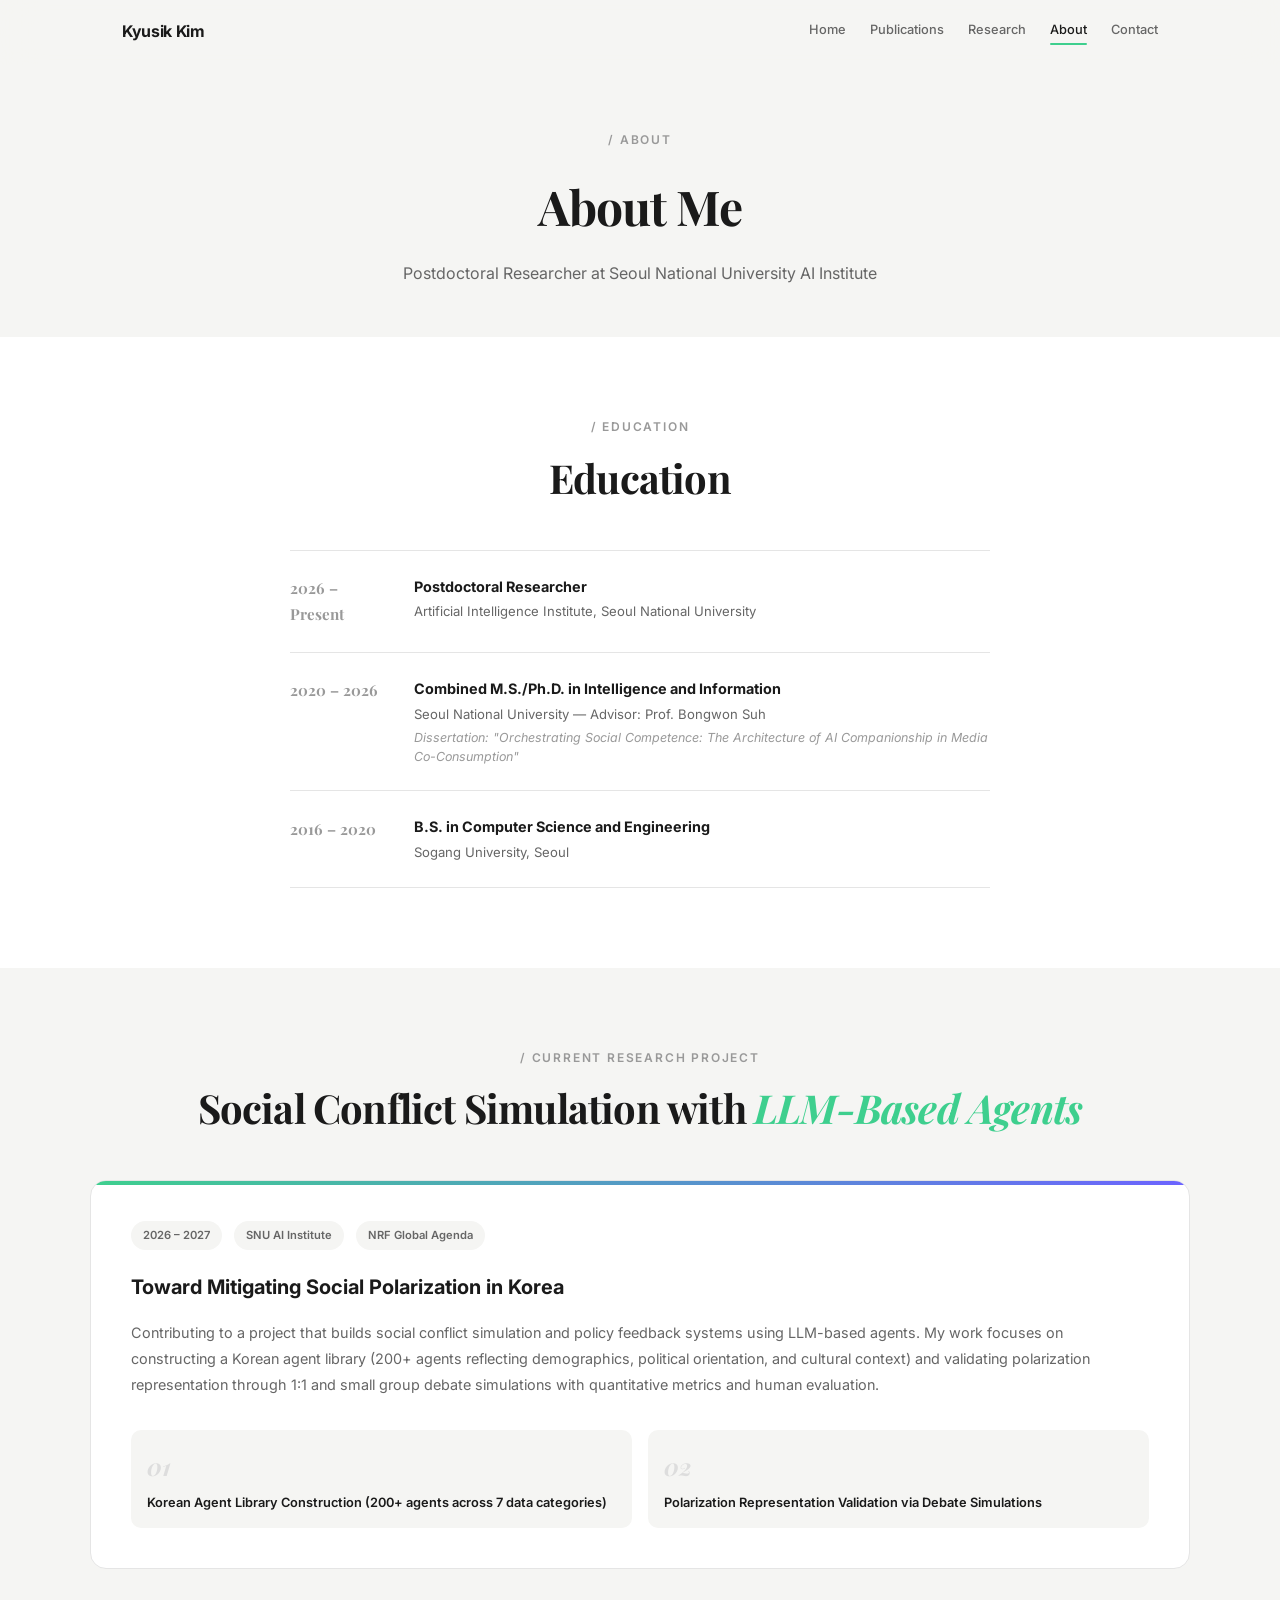
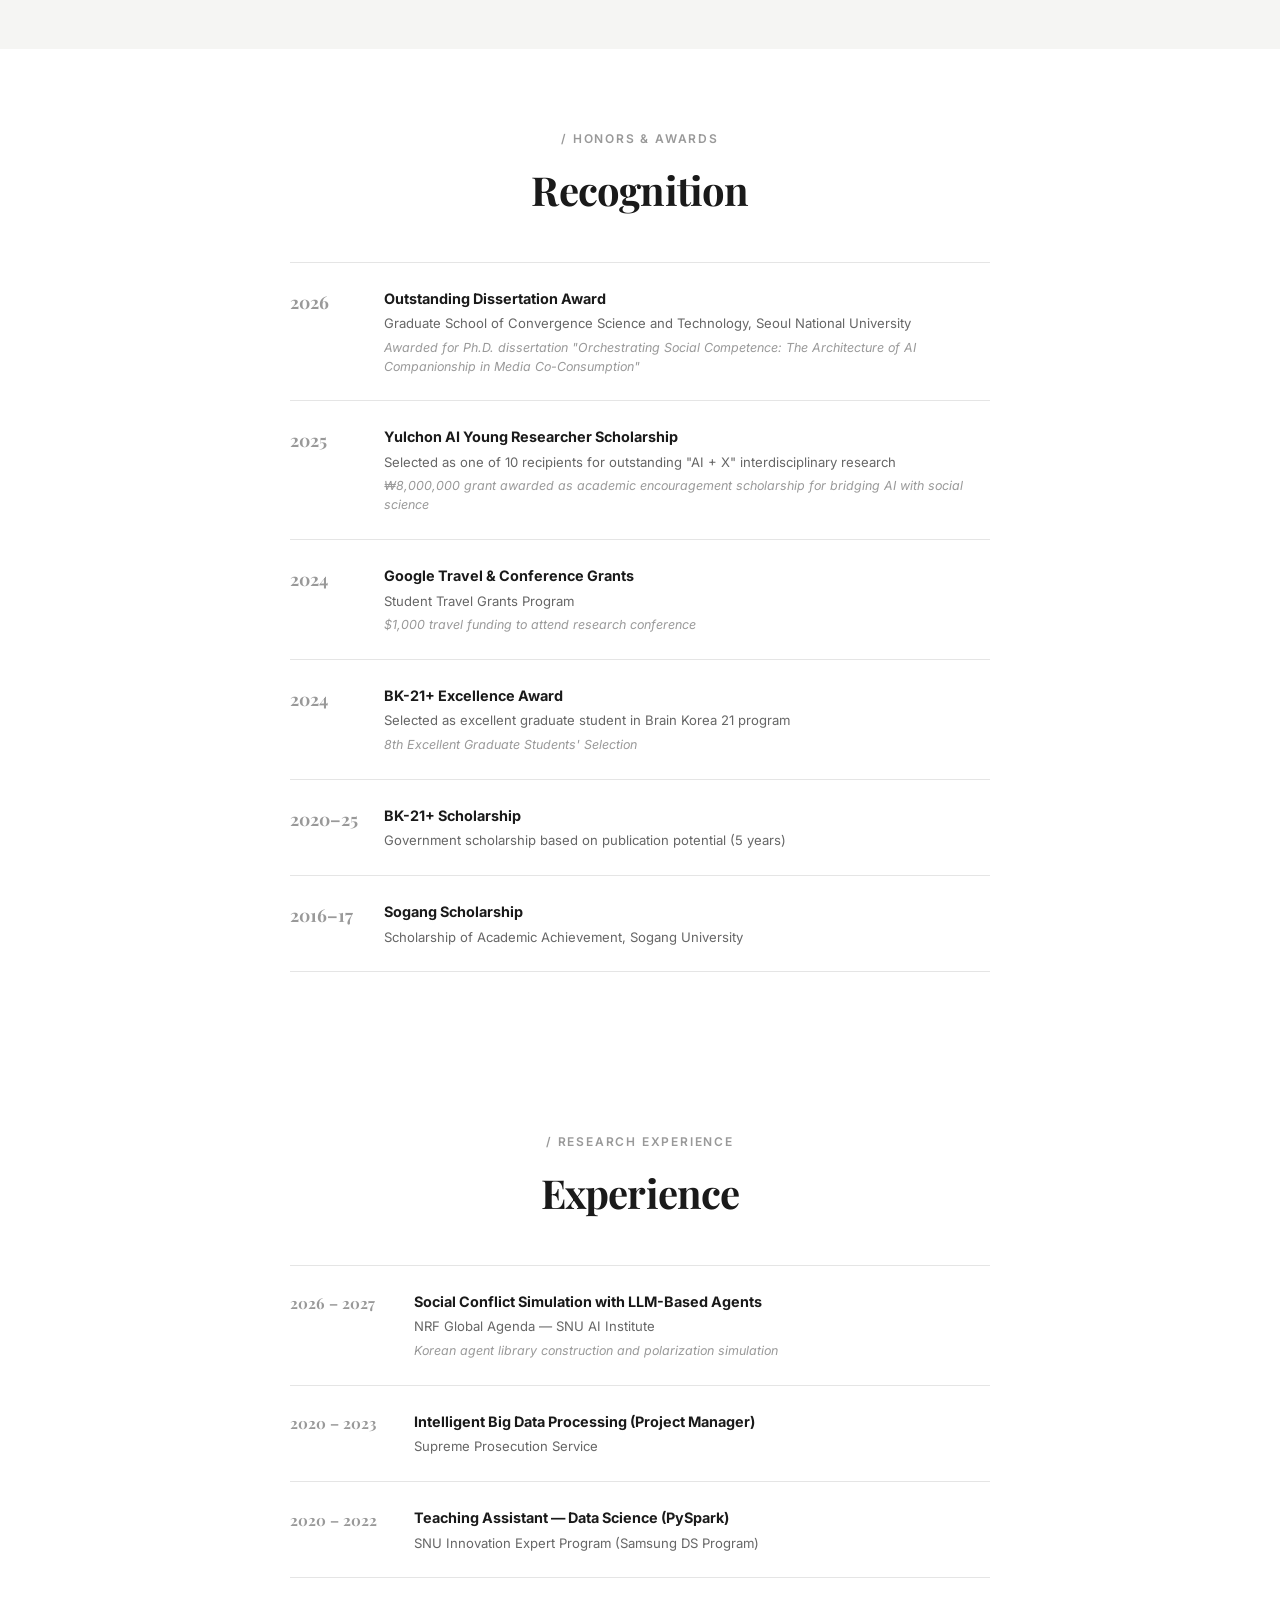
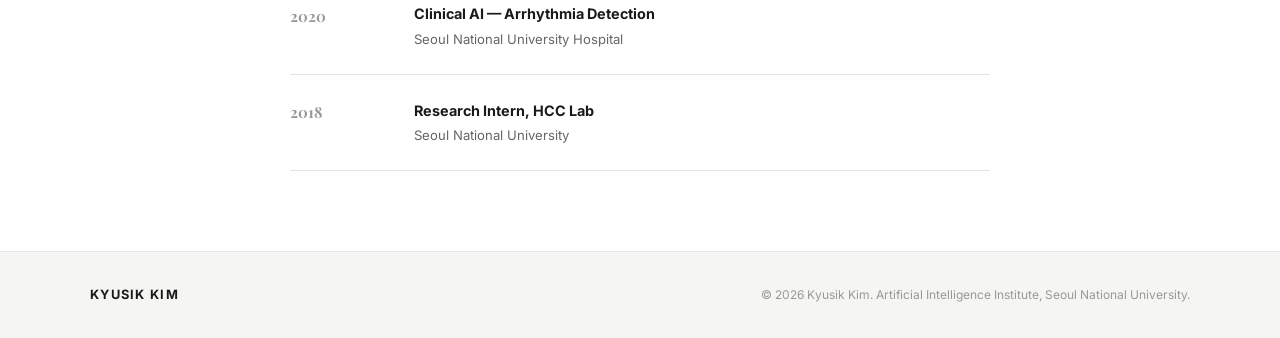
==== about.html @ 1470f866 "Initial commit: Kyusik Kim academic homepage Multi-page academic homepage with: - Landing page with " ====
<!DOCTYPE html>
<html lang="en">
<head>
  <meta charset="UTF-8">
  <meta name="viewport" content="width=device-width, initial-scale=1.0">
  <title>About — Kyusik Kim</title>
  <link rel="preconnect" href="https://fonts.googleapis.com">
  <link rel="preconnect" href="https://fonts.gstatic.com" crossorigin>
  <link href="https://fonts.googleapis.com/css2?family=Inter:wght@300;400;500;600;700&family=Playfair+Display:ital,wght@0,400;0,700;1,400;1,700&display=swap" rel="stylesheet">
  <link rel="stylesheet" href="style.css">
</head>
<body data-page="about">

  <nav class="nav" id="nav">
    <div class="nav-inner">
      <a href="index.html" class="nav-logo">Kyusik Kim</a>
      <div class="nav-links">
        <a href="index.html">Home</a>
        <a href="publications.html">Publications</a>
        <a href="research.html">Research</a>
        <a href="about.html">About</a>
        <a href="index.html#contact">Contact</a>
      </div>
      <button class="nav-mobile-btn" id="navMobileBtn" aria-label="Menu"><span></span><span></span><span></span></button>
    </div>
    <div class="nav-mobile" id="navMobile">
      <a href="index.html">Home</a>
      <a href="publications.html">Publications</a>
      <a href="research.html">Research</a>
      <a href="about.html">About</a>
      <a href="index.html#contact">Contact</a>
    </div>
  </nav>

  <section class="page-header">
    <div class="container">
      <p class="section-label">/ ABOUT</p>
      <h1 class="page-title">About Me</h1>
      <p class="page-subtitle">Postdoctoral Researcher at Seoul National University AI Institute</p>
    </div>
  </section>

  <!-- Education -->
  <section class="section" style="background:var(--bg-white)">
    <div class="container">
      <p class="section-label">/ EDUCATION</p>
      <h2 class="section-title">Education</h2>
      <div class="timeline-list">
        <div class="timeline-item">
          <div class="timeline-date">2026 &ndash; Present</div>
          <div class="timeline-content">
            <h4>Postdoctoral Researcher</h4>
            <p>Artificial Intelligence Institute, Seoul National University</p>
          </div>
        </div>
        <div class="timeline-item">
          <div class="timeline-date">2020 &ndash; 2026</div>
          <div class="timeline-content">
            <h4>Combined M.S./Ph.D. in Intelligence and Information</h4>
            <p>Seoul National University &mdash; Advisor: Prof. Bongwon Suh</p>
            <p class="timeline-note">Dissertation: "Orchestrating Social Competence: The Architecture of AI Companionship in Media Co-Consumption"</p>
          </div>
        </div>
        <div class="timeline-item">
          <div class="timeline-date">2016 &ndash; 2020</div>
          <div class="timeline-content">
            <h4>B.S. in Computer Science and Engineering</h4>
            <p>Sogang University, Seoul</p>
          </div>
        </div>
      </div>
    </div>
  </section>

  <!-- Current Project -->
  <section class="section project" id="project">
    <div class="container">
      <p class="section-label">/ CURRENT RESEARCH PROJECT</p>
      <h2 class="section-title">Social Conflict Simulation with <em>LLM-Based Agents</em></h2>
      <div class="project-card">
        <div class="project-meta">
          <span class="project-tag">2026 &ndash; 2027</span>
          <span class="project-tag">SNU AI Institute</span>
          <span class="project-tag">NRF Global Agenda</span>
        </div>
        <h3 class="project-name">Toward Mitigating Social Polarization in Korea</h3>
        <p class="project-desc">Contributing to a project that builds social conflict simulation and policy feedback systems using LLM-based agents. My work focuses on constructing a Korean agent library (200+ agents reflecting demographics, political orientation, and cultural context) and validating polarization representation through 1:1 and small group debate simulations with quantitative metrics and human evaluation.</p>
        <div class="project-phases">
          <div class="phase"><span class="phase-num">01</span><span>Korean Agent Library Construction (200+ agents across 7 data categories)</span></div>
          <div class="phase"><span class="phase-num">02</span><span>Polarization Representation Validation via Debate Simulations</span></div>
        </div>
      </div>
    </div>
  </section>

  <!-- Awards -->
  <section class="section awards" id="awards">
    <div class="container">
      <p class="section-label">/ HONORS &amp; AWARDS</p>
      <h2 class="section-title">Recognition</h2>
      <div class="awards-list">
        <div class="award-item">
          <span class="award-year">2026</span>
          <div class="award-content">
            <h4>Outstanding Dissertation Award</h4>
            <p>Graduate School of Convergence Science and Technology, Seoul National University</p>
            <p class="award-detail">Awarded for Ph.D. dissertation "Orchestrating Social Competence: The Architecture of AI Companionship in Media Co-Consumption"</p>
          </div>
        </div>
        <div class="award-item">
          <span class="award-year">2025</span>
          <div class="award-content">
            <h4>Yulchon AI Young Researcher Scholarship</h4>
            <p>Selected as one of 10 recipients for outstanding "AI + X" interdisciplinary research</p>
            <p class="award-detail">&#8361;8,000,000 grant awarded as academic encouragement scholarship for bridging AI with social science</p>
          </div>
        </div>
        <div class="award-item">
          <span class="award-year">2024</span>
          <div class="award-content">
            <h4>Google Travel &amp; Conference Grants</h4>
            <p>Student Travel Grants Program</p>
            <p class="award-detail">$1,000 travel funding to attend research conference</p>
          </div>
        </div>
        <div class="award-item">
          <span class="award-year">2024</span>
          <div class="award-content">
            <h4>BK-21+ Excellence Award</h4>
            <p>Selected as excellent graduate student in Brain Korea 21 program</p>
            <p class="award-detail">8th Excellent Graduate Students' Selection</p>
          </div>
        </div>
        <div class="award-item">
          <span class="award-year">2020&ndash;25</span>
          <div class="award-content">
            <h4>BK-21+ Scholarship</h4>
            <p>Government scholarship based on publication potential (5 years)</p>
          </div>
        </div>
        <div class="award-item">
          <span class="award-year">2016&ndash;17</span>
          <div class="award-content">
            <h4>Sogang Scholarship</h4>
            <p>Scholarship of Academic Achievement, Sogang University</p>
          </div>
        </div>
      </div>
    </div>
  </section>

  <!-- Research Experience -->
  <section class="section" style="background:var(--bg-white)">
    <div class="container">
      <p class="section-label">/ RESEARCH EXPERIENCE</p>
      <h2 class="section-title">Experience</h2>
      <div class="timeline-list">
        <div class="timeline-item">
          <div class="timeline-date">2026 &ndash; 2027</div>
          <div class="timeline-content">
            <h4>Social Conflict Simulation with LLM-Based Agents</h4>
            <p>NRF Global Agenda &mdash; SNU AI Institute</p>
            <p class="timeline-note">Korean agent library construction and polarization simulation</p>
          </div>
        </div>
        <div class="timeline-item">
          <div class="timeline-date">2020 &ndash; 2023</div>
          <div class="timeline-content">
            <h4>Intelligent Big Data Processing (Project Manager)</h4>
            <p>Supreme Prosecution Service</p>
          </div>
        </div>
        <div class="timeline-item">
          <div class="timeline-date">2020 &ndash; 2022</div>
          <div class="timeline-content">
            <h4>Teaching Assistant &mdash; Data Science (PySpark)</h4>
            <p>SNU Innovation Expert Program (Samsung DS Program)</p>
          </div>
        </div>
        <div class="timeline-item">
          <div class="timeline-date">2020</div>
          <div class="timeline-content">
            <h4>Clinical AI &mdash; Arrhythmia Detection</h4>
            <p>Seoul National University Hospital</p>
          </div>
        </div>
        <div class="timeline-item">
          <div class="timeline-date">2018</div>
          <div class="timeline-content">
            <h4>Research Intern, HCC Lab</h4>
            <p>Seoul National University</p>
          </div>
        </div>
      </div>
    </div>
  </section>

  <footer class="footer">
    <div class="footer-inner">
      <span class="footer-name">KYUSIK KIM</span>
      <span class="footer-copy">&copy; 2026 Kyusik Kim. Artificial Intelligence Institute, Seoul National University.</span>
    </div>
  </footer>

  <script src="script.js"></script>
</body>
</html>
---- style.css ----
/* ===== Reset & Variables ===== */
*,*::before,*::after{margin:0;padding:0;box-sizing:border-box}
:root{
  --bg:#f5f5f3;--bg-white:#fff;--text:#1a1a1a;--text-secondary:#666;--text-muted:#999;
  --accent:#3ecf8e;--accent-dark:#2db87a;
  --chi:#e74c3c;--acl:#3498db;--acl-f:#5dade2;--sigir:#9b59b6;--emnlp:#e67e22;--emnlp-f:#f0a050;--chi-ea:#c0392b;--other:#888;
  --border:#e5e5e5;--radius:16px;--max-width:1100px;
}
html{scroll-behavior:smooth;font-size:16px}
body{font-family:'Inter',-apple-system,sans-serif;background:var(--bg);color:var(--text);line-height:1.7;-webkit-font-smoothing:antialiased}
a{color:inherit;text-decoration:none}

/* ===== Nav ===== */
.nav{position:fixed;top:0;left:0;right:0;z-index:100;background:rgba(245,245,243,.85);backdrop-filter:blur(20px);-webkit-backdrop-filter:blur(20px);border-bottom:1px solid transparent;transition:all .3s}
.nav.scrolled{border-bottom-color:var(--border)}
.nav-inner{max-width:var(--max-width);margin:0 auto;padding:0 2rem;height:64px;display:flex;align-items:center;justify-content:space-between}
.nav-logo{font-weight:700;font-size:1rem;letter-spacing:-.02em}
.nav-links{display:flex;gap:1.5rem}
.nav-links a{font-size:.8rem;color:var(--text-secondary);transition:color .2s;font-weight:500;position:relative;padding-bottom:4px}
.nav-links a:hover{color:var(--text)}
.nav-links a.active{color:var(--text)}
.nav-links a.active::after{content:'';position:absolute;bottom:0;left:0;right:0;height:2px;background:var(--accent);border-radius:1px}
.nav-mobile-btn{display:none;background:none;border:none;cursor:pointer;flex-direction:column;gap:4px;padding:4px}
.nav-mobile-btn span{display:block;width:20px;height:2px;background:var(--text);transition:transform .3s}
.nav-mobile{display:none;flex-direction:column;padding:1rem 2rem;gap:.75rem;background:var(--bg);border-bottom:1px solid var(--border)}
.nav-mobile a{font-size:.9rem;color:var(--text-secondary);font-weight:500}
.nav-mobile.open{display:flex}

/* ===== Page Header (detail pages) ===== */
.page-header{padding:130px 2rem 50px;text-align:center}
.page-title{font-family:'Playfair Display',Georgia,serif;font-size:clamp(2rem,4vw,3rem);font-weight:700;letter-spacing:-.02em}
.page-subtitle{color:var(--text-secondary);margin-top:.75rem;font-size:1rem}

/* ===== Hero ===== */
.hero{min-height:100vh;display:flex;align-items:center;padding:120px 2rem 80px;position:relative}
.hero-content{max-width:var(--max-width);margin:0 auto;width:100%}
.hero-content.hero-grid{display:grid;grid-template-columns:1fr 300px;gap:4rem;align-items:center}

.hero-label{font-size:.75rem;font-weight:600;letter-spacing:.15em;text-transform:uppercase;color:var(--text-muted);margin-bottom:1.5rem}
.hero-title{font-family:'Playfair Display',Georgia,serif;font-size:clamp(2.5rem,5.5vw,4.5rem);font-weight:700;line-height:1.1;letter-spacing:-.03em;margin-bottom:1.5rem}
.hero-title em{font-style:italic;color:var(--accent)}
.hero-subtitle{font-size:1.05rem;color:var(--text-secondary);max-width:550px;line-height:1.8;margin-bottom:2rem}
.hero-subtitle strong{color:var(--text);font-weight:600}
.hero-actions{display:flex;gap:1rem;margin-bottom:2.5rem;flex-wrap:wrap}
.btn{display:inline-flex;align-items:center;padding:.8rem 1.75rem;border-radius:100px;font-size:.875rem;font-weight:600;transition:all .2s}
.btn-primary{background:var(--text);color:var(--bg)}
.btn-primary:hover{background:#333;transform:translateY(-1px)}
.btn-secondary{background:transparent;color:var(--text);border:1.5px solid var(--border)}
.btn-secondary:hover{border-color:var(--text);transform:translateY(-1px)}
.hero-stats{display:flex;gap:2rem;padding-top:1.5rem;border-top:1px solid var(--border)}
.stat-item{display:flex;flex-direction:column}
.stat-number{font-family:'Playfair Display',serif;font-size:2rem;font-weight:700;letter-spacing:-.03em}
.stat-label{font-size:.7rem;color:var(--text-muted);font-weight:600;letter-spacing:.05em;text-transform:uppercase}
.hero-photo{display:flex;justify-content:center}
.photo-rotator{width:280px;height:350px;border-radius:20px;overflow:hidden;position:relative;box-shadow:0 8px 30px rgba(0,0,0,.08)}
.profile-img{position:absolute;top:0;left:0;width:100%;height:100%;object-fit:cover;opacity:0;transition:opacity 1s ease}
.profile-img.active{opacity:1}

/* ===== Sections ===== */
.section{padding:80px 2rem}
.container{max-width:var(--max-width);margin:0 auto}
.section-label{font-size:.75rem;font-weight:600;letter-spacing:.15em;text-transform:uppercase;color:var(--text-muted);margin-bottom:1rem;text-align:center}
.section-title{font-family:'Playfair Display',Georgia,serif;font-size:clamp(1.75rem,3.5vw,2.5rem);font-weight:700;line-height:1.2;letter-spacing:-.02em;text-align:center;margin-bottom:3rem}
.section-title em{font-style:italic;color:var(--accent)}

/* ===== About ===== */
.about{background:var(--bg-white)}
.about-grid{display:grid;grid-template-columns:1fr 1fr;gap:3.5rem;align-items:start}
.about-text p{color:var(--text-secondary);margin-bottom:1rem;font-size:.95rem;line-height:1.85}
.about-text strong{color:var(--text);font-weight:600}
.about-areas{display:flex;flex-direction:column;gap:1.25rem}
.area-item{display:flex;gap:1rem;align-items:flex-start;padding:1.25rem;background:var(--bg);border-radius:12px;transition:transform .2s}
.area-item:hover{transform:translateY(-2px)}
.area-icon{flex-shrink:0;width:44px;height:44px;background:var(--text);border-radius:10px;display:flex;align-items:center;justify-content:center;color:white}
.area-item h4{font-size:.9rem;font-weight:700;margin-bottom:.2rem}
.area-item p{font-size:.8rem;color:var(--text-secondary);line-height:1.5}

/* ===== Publication Summary (index) ===== */
.pub-summary{background:var(--bg)}
.pub-highlight-grid{display:grid;grid-template-columns:repeat(4,1fr);gap:1.25rem}
.pub-highlight-card{display:block;background:var(--bg-white);border:1px solid var(--border);border-radius:12px;overflow:hidden;transition:transform .2s,box-shadow .2s}
.pub-highlight-card:hover{transform:translateY(-4px);box-shadow:0 12px 30px rgba(0,0,0,.06)}
.pub-highlight-card img{width:100%;height:160px;object-fit:cover;object-position:top center}
.pub-highlight-card .card-text{padding:1rem}
.pub-highlight-card h4{font-size:.82rem;font-weight:650;line-height:1.4;margin-top:.4rem}

/* ===== Research Summary (index) ===== */
.research-summary{background:var(--bg-white)}
.theme-cards{display:grid;grid-template-columns:repeat(4,1fr);gap:1.25rem}
.theme-card-summary{background:var(--bg);border-radius:12px;padding:1.5rem;border-left:4px solid var(--tc);transition:transform .2s}
.theme-card-summary:hover{transform:translateY(-3px)}
.theme-card-summary h4{font-size:.9rem;font-weight:700;margin-bottom:.4rem}
.theme-card-summary p{font-size:.78rem;color:var(--text-secondary);line-height:1.5;margin-bottom:.75rem}
.theme-count{font-size:.7rem;font-weight:700;color:var(--text-muted);text-transform:uppercase;letter-spacing:.05em}

/* ===== View All Link ===== */
.view-all-link{display:block;text-align:center;margin-top:2rem;font-weight:600;font-size:.9rem;color:var(--accent-dark);transition:color .2s}
.view-all-link:hover{color:var(--text);text-decoration:underline}

/* ===== Project ===== */
.project-card{background:var(--bg-white);border-radius:var(--radius);padding:2.5rem;border:1px solid var(--border);position:relative;overflow:hidden}
.project-card::before{content:'';position:absolute;top:0;left:0;right:0;height:4px;background:linear-gradient(90deg,var(--accent),#6c63ff)}
.project-meta{display:flex;gap:.75rem;margin-bottom:1.25rem;flex-wrap:wrap}
.project-tag{font-size:.7rem;font-weight:600;padding:.3rem .75rem;background:var(--bg);border-radius:100px;color:var(--text-secondary)}
.project-name{font-size:1.25rem;font-weight:700;margin-bottom:1rem}
.project-desc{font-size:.9rem;color:var(--text-secondary);line-height:1.8;margin-bottom:2rem}
.project-phases{display:grid;grid-template-columns:1fr 1fr;gap:1rem}
.phase{padding:1rem;background:var(--bg);border-radius:10px;display:flex;flex-direction:column;gap:.5rem}
.phase-num{font-family:'Playfair Display',serif;font-size:1.5rem;font-style:italic;color:#ddd;font-weight:700}
.phase span:last-child{font-size:.8rem;font-weight:600;line-height:1.4}

/* ===== Research Storyline ===== */
.storyline{background:var(--bg-white)}
.storyline-flow{max-width:650px;margin:0 auto;display:flex;flex-direction:column;align-items:center;gap:0}
.storyline-step{display:flex;gap:1.25rem;align-items:flex-start;width:100%}
.step-marker{width:40px;height:40px;border-radius:50%;color:white;font-weight:800;font-size:1rem;display:flex;align-items:center;justify-content:center;flex-shrink:0}
.step-content h3{font-size:1.05rem;font-weight:700;margin-bottom:.3rem}
.step-content p{font-size:.85rem;color:var(--text-secondary);line-height:1.65}
.storyline-arrow{font-size:1.2rem;color:#ddd;margin:.5rem 0;text-align:center;width:40px;align-self:flex-start}

/* ===== Storyline Viz ===== */
.storyline-viz-section{background:var(--bg-white);padding-bottom:0}
.storyline-viz{width:100%;height:560px;position:relative;overflow:hidden;border-radius:var(--radius);background:linear-gradient(135deg,#f8faf8 0%,#f0f4f8 50%,#f8f6f0 100%);touch-action:none;cursor:grab}
.storyline-viz:active{cursor:grabbing}
.storyline-viz .zoom-controls{position:absolute;bottom:12px;right:12px;display:flex;gap:6px;z-index:5}
.storyline-viz .zoom-btn{width:32px;height:32px;border-radius:8px;border:1px solid #ddd;background:#fff;font-size:16px;font-weight:700;cursor:pointer;display:flex;align-items:center;justify-content:center;color:#666;user-select:none}
.storyline-viz .zoom-btn:hover{background:#f0f0f0}
.storyline-viz svg{width:100%;height:100%}
.storyline-viz .viz-node{cursor:pointer}
.storyline-viz .paper-dot{cursor:pointer;transition:r .15s,opacity .15s}
.viz-tooltip{position:fixed;background:var(--text);color:var(--bg);padding:.5rem .85rem;border-radius:8px;font-size:.75rem;font-weight:500;pointer-events:none;opacity:0;transition:opacity .15s;z-index:1000;max-width:320px;line-height:1.4;box-shadow:0 4px 16px rgba(0,0,0,.2)}

/* ===== Research Garden (research page) ===== */
.garden-section{background:var(--bg)}
.garden-desc{text-align:center;color:var(--text-secondary);max-width:500px;margin:-1.5rem auto 1.5rem;font-size:.9rem}
.garden-viz{width:100%;min-height:520px;border-radius:var(--radius);background:linear-gradient(180deg,#f0f5f8 0%,#e8f0e4 70%,#d4e8d0 100%);position:relative;overflow-x:auto}
.garden-viz svg{display:block;margin:0 auto}
.garden-viz .petal{transition:fill .2s,opacity .2s}
.garden-viz .flower-center{transition:r .2s}
.garden-tooltip{position:fixed;background:var(--text);color:var(--bg);padding:.6rem 1rem;border-radius:8px;font-size:.78rem;font-weight:500;pointer-events:none;opacity:0;transition:opacity .15s;z-index:1000;max-width:380px;line-height:1.5;box-shadow:0 4px 20px rgba(0,0,0,.2)}

/* ===== Research Theme Detail (research page) ===== */
.theme-detail{background:var(--bg-white);border-bottom:1px solid var(--border)}
.theme-detail:nth-child(odd){background:var(--bg)}
.theme-header{display:flex;align-items:center;gap:1rem;margin-bottom:1.25rem;padding-bottom:1rem;border-bottom:3px solid;border-color:inherit;flex-wrap:nowrap}
.theme-header h2{font-family:'Playfair Display',serif;font-size:1.75rem;font-weight:700}
.theme-badge{display:inline-block;padding:.3rem .75rem;border-radius:100px;font-size:.7rem;font-weight:700;color:white;white-space:nowrap;flex-shrink:0}
.theme-description{color:var(--text-secondary);font-size:.95rem;line-height:1.85;margin-bottom:2rem;max-width:700px}
.theme-papers{display:flex;flex-direction:column;gap:1rem}
.theme-paper-item{display:flex;gap:1.25rem;padding:1.25rem;background:var(--bg-white);border:1px solid var(--border);border-radius:12px;transition:transform .2s}
.theme-paper-item:hover{transform:translateX(4px)}
.theme-paper-item img{width:100px;height:130px;object-fit:cover;object-position:top;border-radius:8px;flex-shrink:0}
.theme-paper-item h4{font-size:.9rem;font-weight:700;margin:.35rem 0 .3rem}
.theme-paper-item p{font-size:.82rem;color:var(--text-secondary);line-height:1.6}
.theme-connector{margin-top:2rem;padding:1.25rem;background:rgba(0,0,0,.02);border-radius:10px;font-size:.85rem;color:var(--text-secondary);line-height:1.6;border-left:3px solid var(--border)}
.theme-connector strong{color:var(--text);font-weight:600}

/* ===== Publications Full (publications page) ===== */
.publications-full{background:var(--bg)}
.pub-filters{display:flex;flex-direction:column;gap:.75rem;margin-bottom:1.5rem;align-items:center}
.filter-group{display:flex;align-items:center;gap:.5rem;flex-wrap:wrap;justify-content:center}
.filter-label{font-size:.7rem;font-weight:700;text-transform:uppercase;letter-spacing:.1em;color:var(--text-muted);margin-right:.25rem}
.filter-btn{background:transparent;border:1.5px solid var(--border);padding:.4rem 1rem;border-radius:100px;font-size:.78rem;font-weight:500;cursor:pointer;font-family:inherit;color:var(--text-secondary);transition:all .2s}
.filter-btn.active{background:var(--text);color:var(--bg);border-color:var(--text)}
.filter-btn:hover:not(.active){border-color:var(--text);color:var(--text)}
.pub-footnote{text-align:center;font-size:.75rem;color:var(--text-muted);margin-bottom:1.5rem;font-style:italic}
.pub-year-heading{font-family:'Playfair Display',serif;font-size:1.5rem;font-weight:700;color:var(--text-muted);margin:2.5rem 0 1rem;padding-bottom:.5rem;border-bottom:2px solid var(--border)}
.pub-year-heading:first-of-type{margin-top:0}
.pub-item{display:flex;gap:1.25rem;padding:1.25rem;border-radius:12px;transition:all .25s;align-items:flex-start;cursor:pointer;background:var(--bg-white);border:1px solid var(--border);margin-bottom:.5rem}
.pub-item:hover{transform:translateX(4px);box-shadow:0 4px 16px rgba(0,0,0,.05)}
.pub-item.hidden{display:none}
.pub-thumb{flex-shrink:0;width:100px;height:130px;border-radius:8px;overflow:hidden;background:var(--bg);border:1px solid var(--border)}
.pub-thumb img{width:100%;height:100%;object-fit:cover;object-position:top center}
.pub-content{flex:1;min-width:0}
.pub-venue-badge{display:inline-block;padding:.2rem .55rem;border-radius:5px;font-size:.6rem;font-weight:700;letter-spacing:.03em;color:white;margin-bottom:.4rem}
.pub-venue-badge.chi{background:var(--chi)}
.pub-venue-badge.chi-ea{background:var(--chi-ea)}
.pub-venue-badge.acl{background:var(--acl)}
.pub-venue-badge.acl-f{background:var(--acl-f)}
.pub-venue-badge.sigir{background:var(--sigir)}
.pub-venue-badge.emnlp{background:var(--emnlp)}
.pub-venue-badge.emnlp-f{background:var(--emnlp-f)}
.pub-venue-badge.other{background:var(--other)}
.pub-title{font-size:.9rem;font-weight:650;line-height:1.45;margin-bottom:.3rem}
.pub-authors{font-size:.78rem;color:var(--text-secondary);margin-bottom:.15rem}
.pub-authors strong{color:var(--text);font-weight:600}
.pub-venue{font-size:.72rem;color:var(--text-muted);font-style:italic}
.pub-expand{max-height:0;overflow:hidden;transition:max-height .4s ease,padding .3s ease;padding:0}
.pub-item.expanded .pub-expand{max-height:200px;padding-top:.75rem}
.pub-abstract{font-size:.82rem;color:var(--text-secondary);line-height:1.6;margin-bottom:.5rem}
.pub-link{font-size:.78rem;font-weight:600;color:var(--accent-dark);display:inline-flex;align-items:center;gap:.3rem}
.pub-link:hover{text-decoration:underline}
.pub-link::after{content:'↗';font-size:.65rem}

/* ===== Awards ===== */
.awards{background:var(--bg-white)}
.awards-list{max-width:700px;margin:0 auto}
.award-item{display:flex;gap:1.5rem;padding:1.5rem 0;border-bottom:1px solid var(--border);align-items:flex-start}
.award-item:first-child{border-top:1px solid var(--border)}
.award-year{font-family:'Playfair Display',serif;font-size:1.1rem;font-weight:700;color:var(--text-muted);flex-shrink:0;width:70px}
.award-content h4{font-size:.9rem;font-weight:700;margin-bottom:.2rem}
.award-content p{font-size:.82rem;color:var(--text-secondary);line-height:1.5}

/* ===== Timeline ===== */
.timeline-list{max-width:700px;margin:0 auto}
.timeline-item{display:flex;gap:1.5rem;padding:1.5rem 0;border-bottom:1px solid var(--border);align-items:flex-start}
.timeline-item:first-child{border-top:1px solid var(--border)}
.timeline-date{font-family:'Playfair Display',serif;font-size:.95rem;font-weight:700;color:var(--text-muted);flex-shrink:0;width:100px;padding-top:.1rem}
.timeline-content h4{font-size:.9rem;font-weight:700;margin-bottom:.2rem}
.timeline-content p{font-size:.82rem;color:var(--text-secondary);line-height:1.5}
.timeline-note{font-style:italic;margin-top:.3rem;font-size:.78rem!important;color:var(--text-muted)!important}
.award-detail{font-size:.78rem!important;color:var(--text-muted)!important;margin-top:.3rem;font-style:italic}

/* ===== Contact ===== */
.contact{text-align:center}
.contact-text{font-size:1rem;color:var(--text-secondary);max-width:500px;margin:-1.5rem auto 2rem;line-height:1.8}
.contact-links{display:flex;justify-content:center;gap:1rem;flex-wrap:wrap}
.contact-link{display:inline-flex;align-items:center;gap:.5rem;padding:.75rem 1.5rem;background:var(--bg-white);border:1.5px solid var(--border);border-radius:100px;font-size:.85rem;font-weight:500;transition:all .2s}
.contact-link:hover{border-color:var(--text);transform:translateY(-2px);box-shadow:0 8px 20px rgba(0,0,0,.06)}

/* ===== Footer ===== */
.footer{border-top:1px solid var(--border);padding:2rem}
.footer-inner{max-width:var(--max-width);margin:0 auto;display:flex;justify-content:space-between;align-items:center}
.footer-name{font-weight:700;font-size:.8rem;letter-spacing:.1em}
.footer-copy{font-size:.75rem;color:var(--text-muted)}

/* ===== Animations ===== */
.fade-in{opacity:0;transform:translateY(20px);transition:opacity .6s ease,transform .6s ease}
.fade-in.visible{opacity:1;transform:translateY(0)}

/* ===== Responsive ===== */
@media(max-width:768px){
  .nav-links{display:none}
  .nav-mobile-btn{display:flex}
  .hero{padding:100px 1.5rem 60px}
  .hero-grid{grid-template-columns:1fr;gap:2rem}
  .hero-photo{order:-1}
  .photo-rotator{width:200px;height:250px}
  .hero-stats{gap:1.5rem;flex-wrap:wrap}
  .about-grid{grid-template-columns:1fr;gap:2rem}
  .pub-highlight-grid{grid-template-columns:1fr 1fr}
  .theme-cards{grid-template-columns:1fr 1fr}
  .project-phases{grid-template-columns:1fr}
  .section{padding:60px 1.5rem}
  .pub-thumb{width:70px;height:90px}
  .theme-paper-item{flex-direction:column}
  .theme-paper-item img{width:100%;height:auto;max-height:150px}
  .footer-inner{flex-direction:column;gap:.5rem;text-align:center}
  .hero-actions{flex-direction:column}
  .btn{text-align:center;justify-content:center}
  .garden-viz{min-height:350px}
}
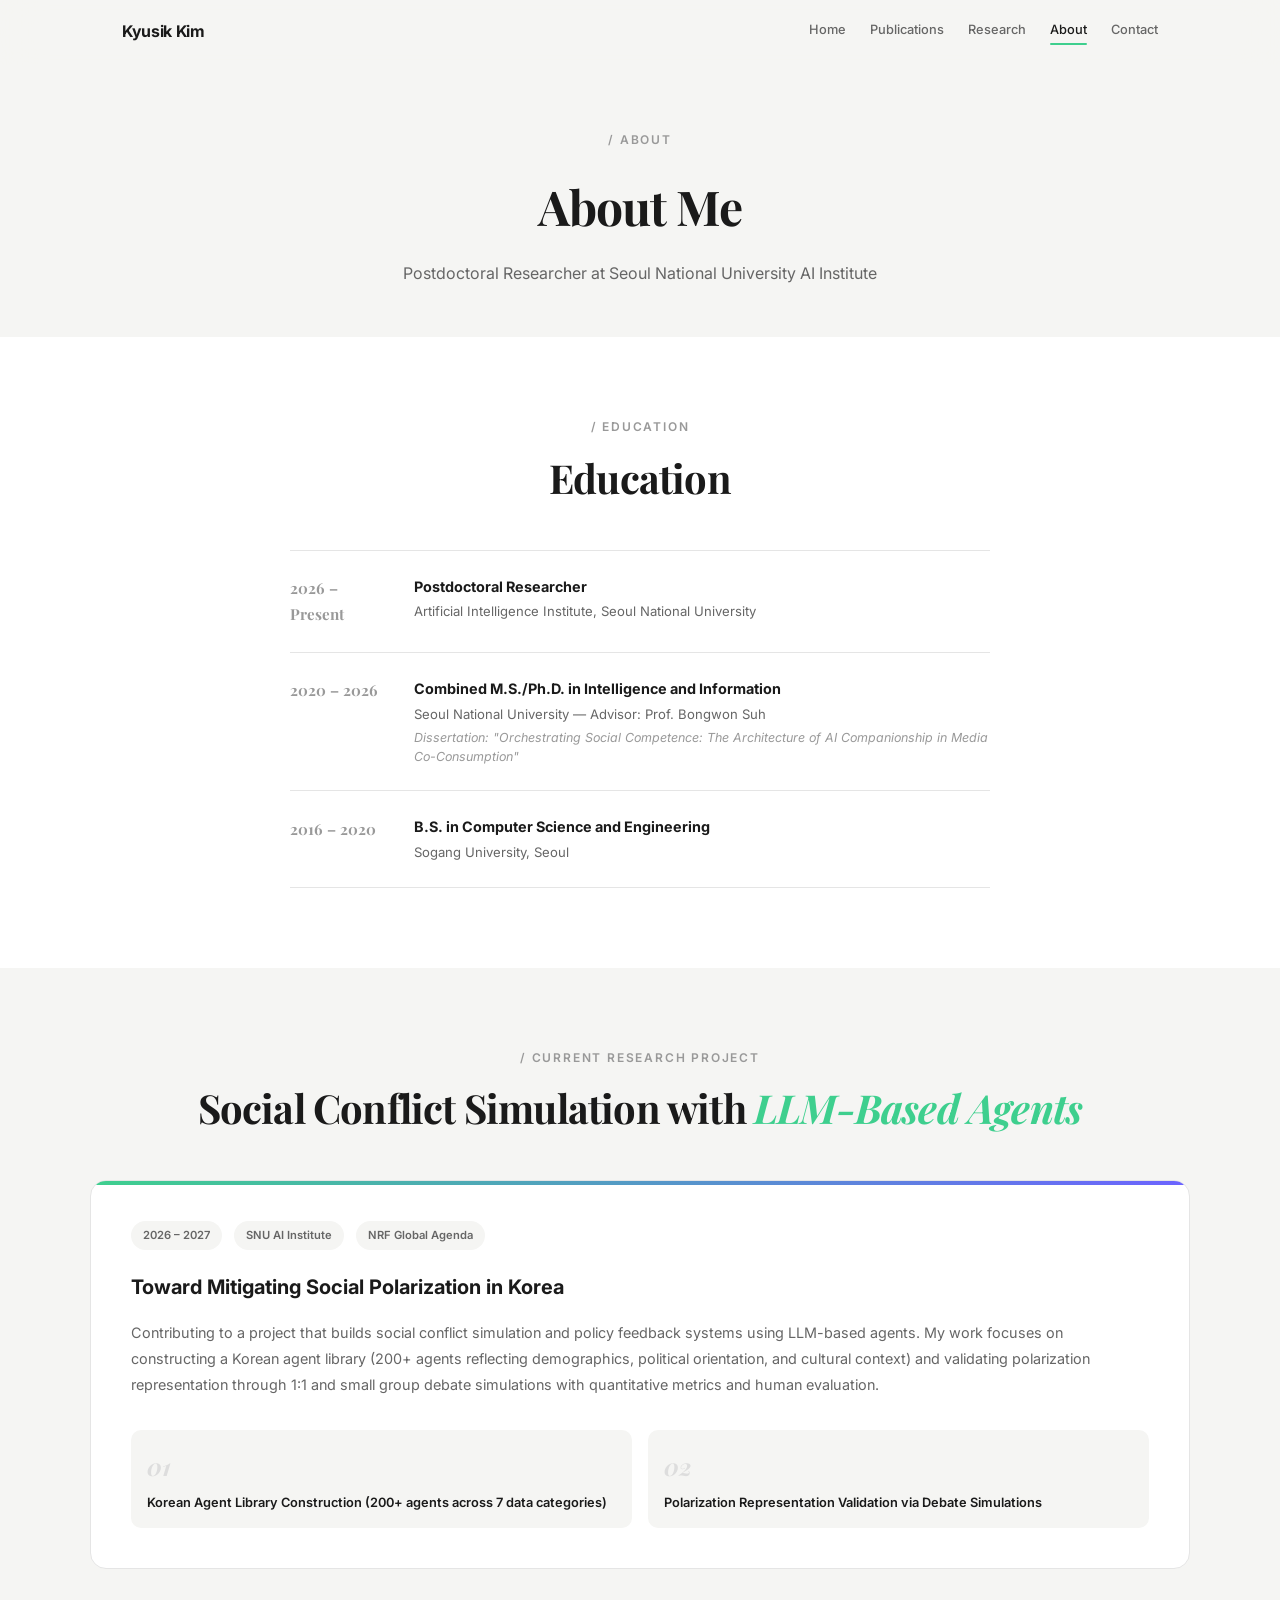
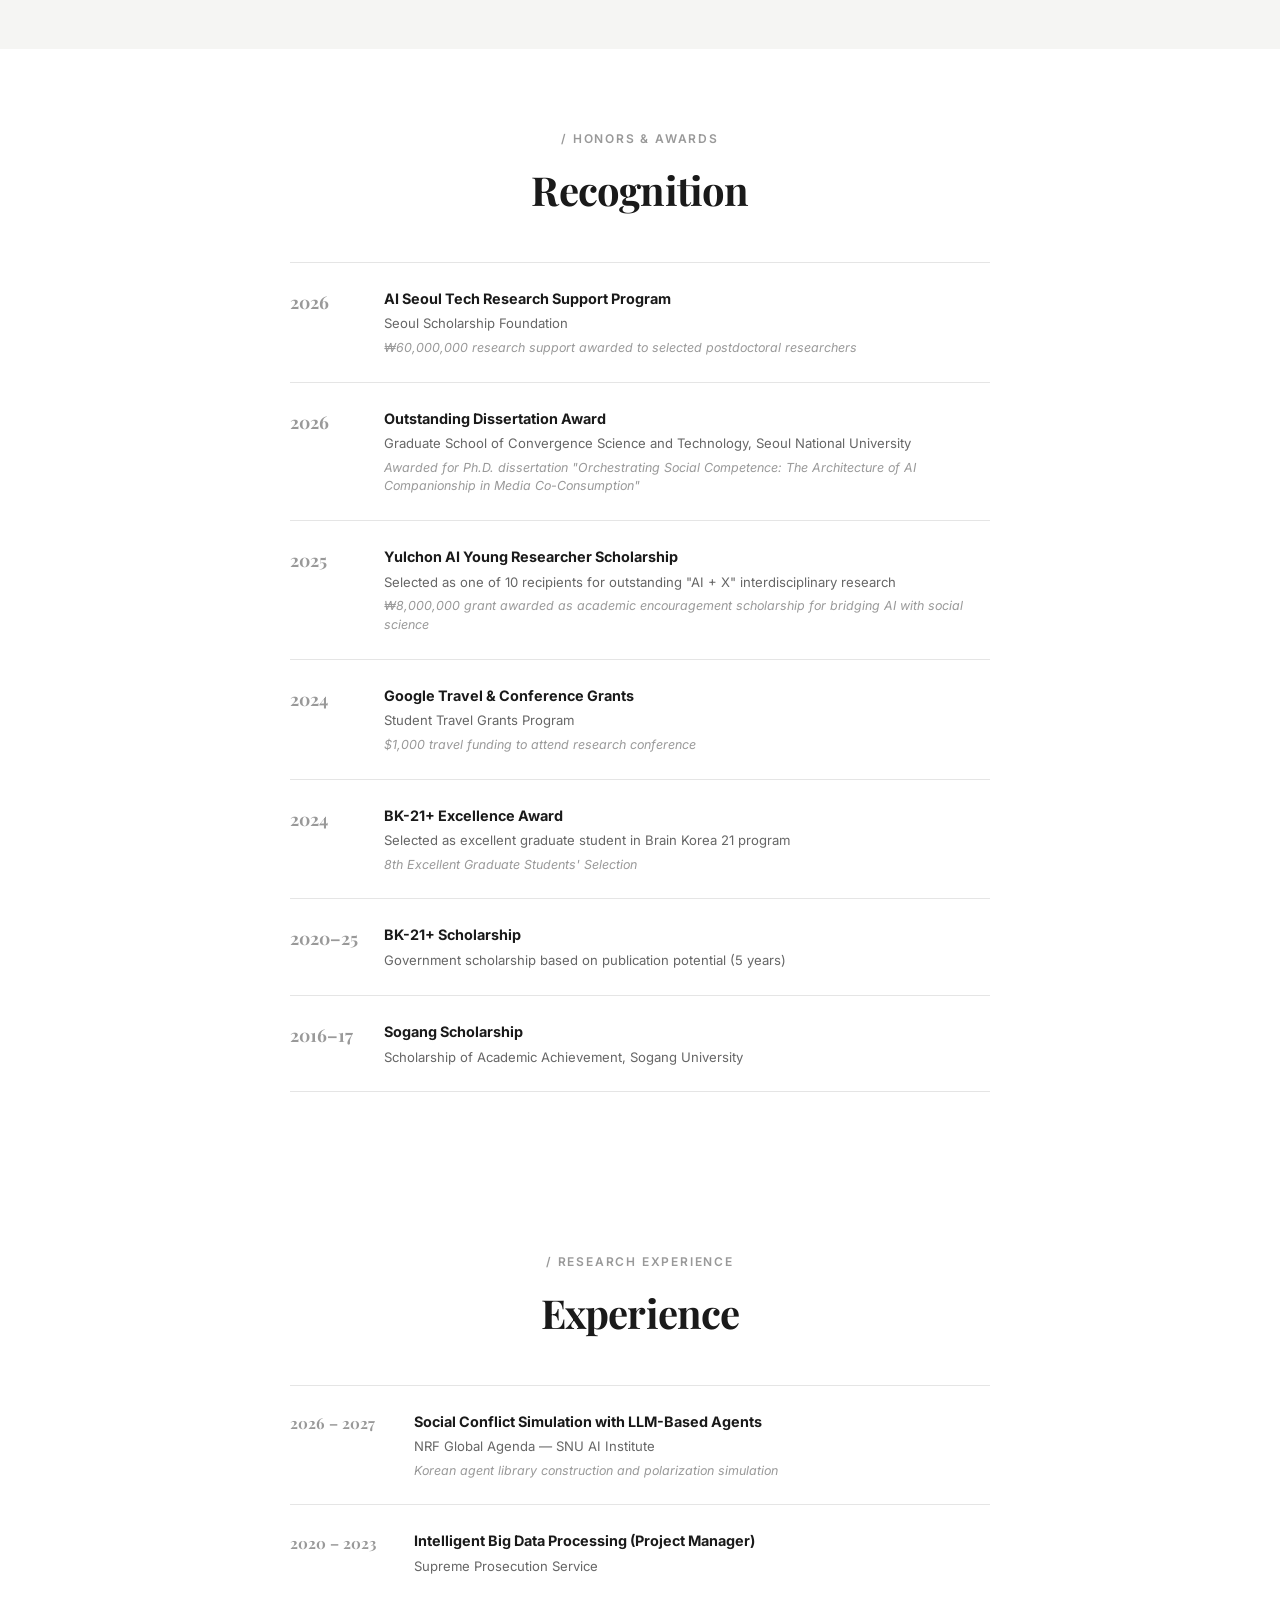
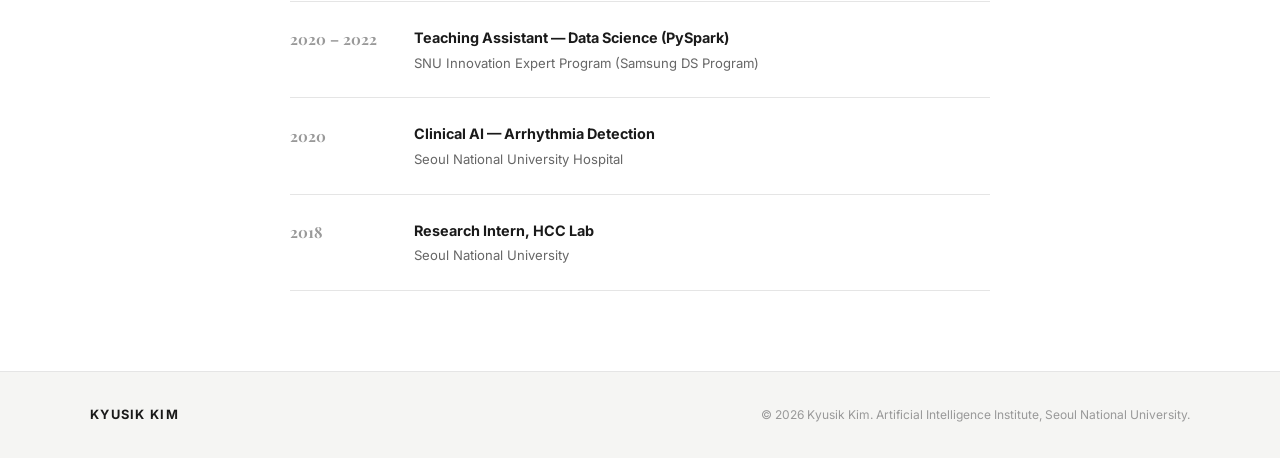
==== commit 3a93c5da: "Add AI Seoul Tech award to homepage" ====
--- a/about.html
+++ b/about.html
@@ -102,6 +102,14 @@
         <div class="award-item">
           <span class="award-year">2026</span>
           <div class="award-content">
+            <h4>AI Seoul Tech Research Support Program</h4>
+            <p>Seoul Scholarship Foundation</p>
+            <p class="award-detail">&#8361;60,000,000 research support awarded to selected postdoctoral researchers</p>
+          </div>
+        </div>
+        <div class="award-item">
+          <span class="award-year">2026</span>
+          <div class="award-content">
             <h4>Outstanding Dissertation Award</h4>
             <p>Graduate School of Convergence Science and Technology, Seoul National University</p>
             <p class="award-detail">Awarded for Ph.D. dissertation "Orchestrating Social Competence: The Architecture of AI Companionship in Media Co-Consumption"</p>
